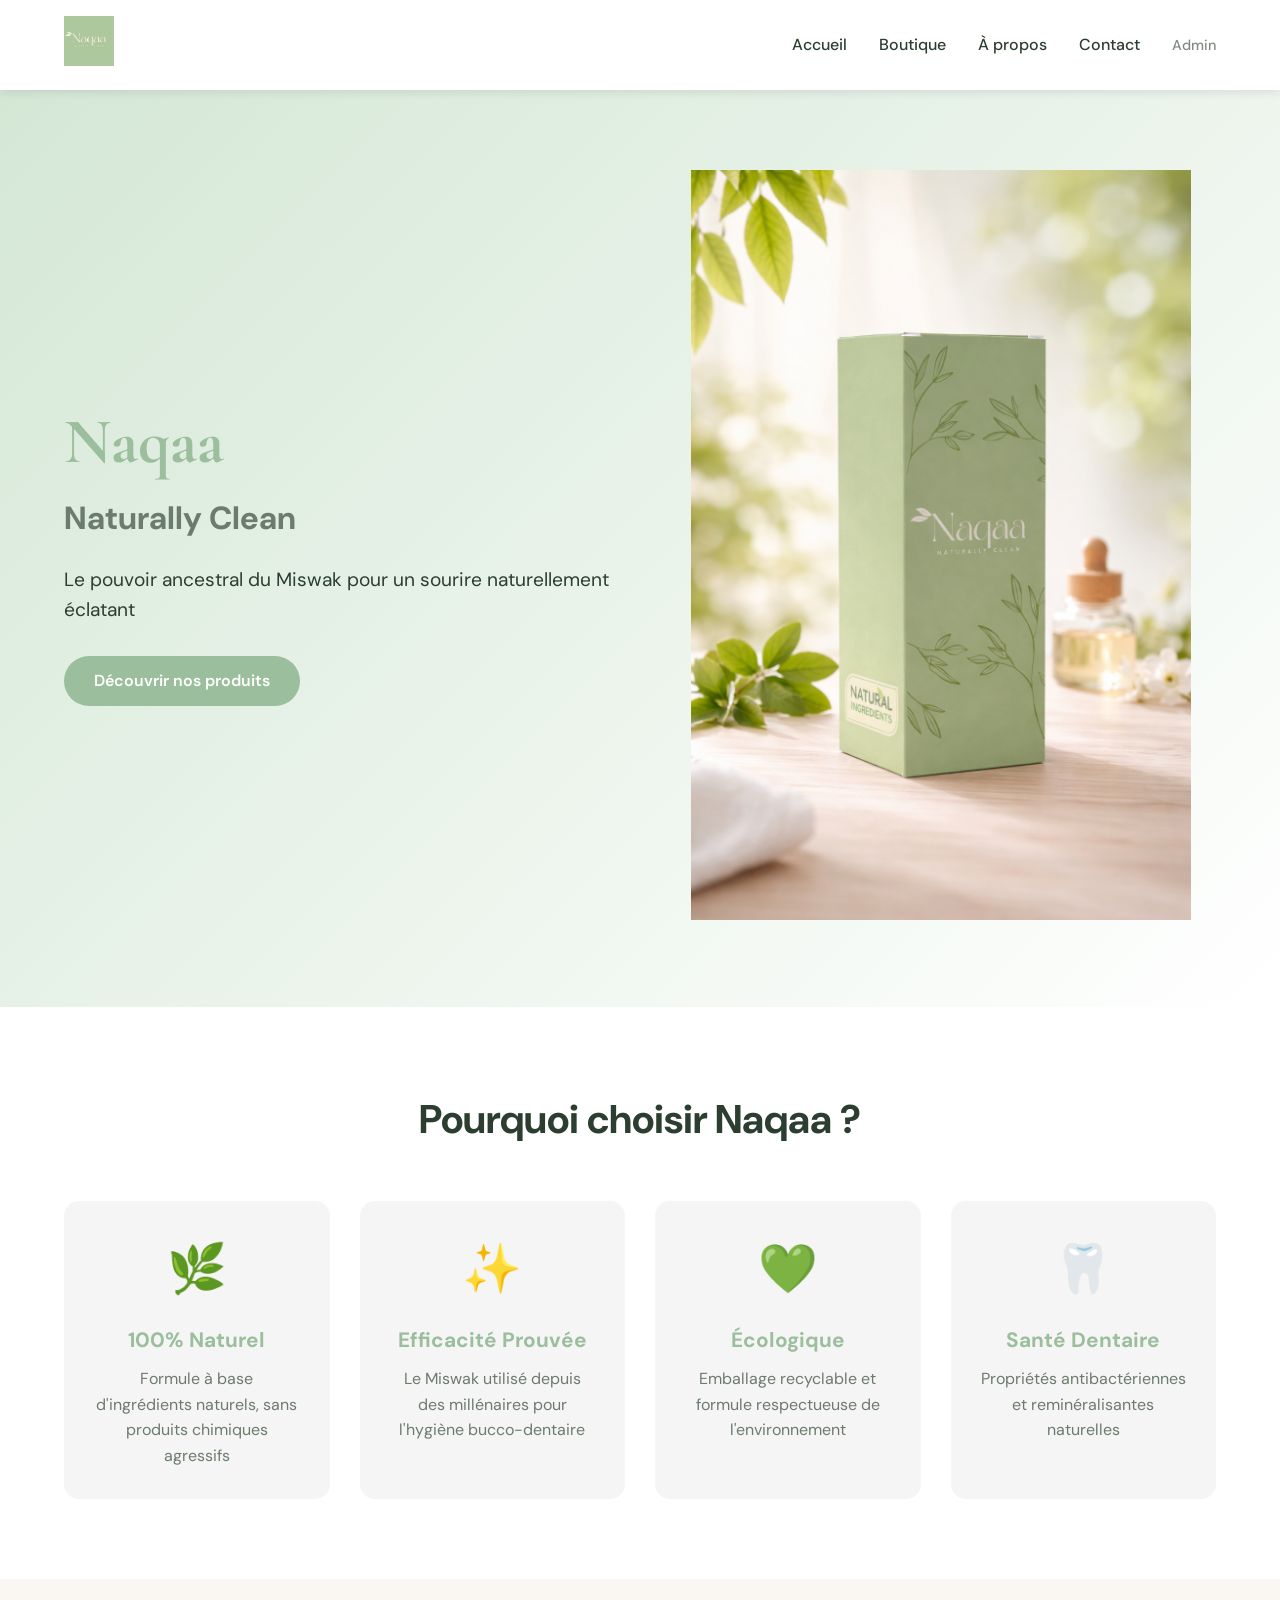
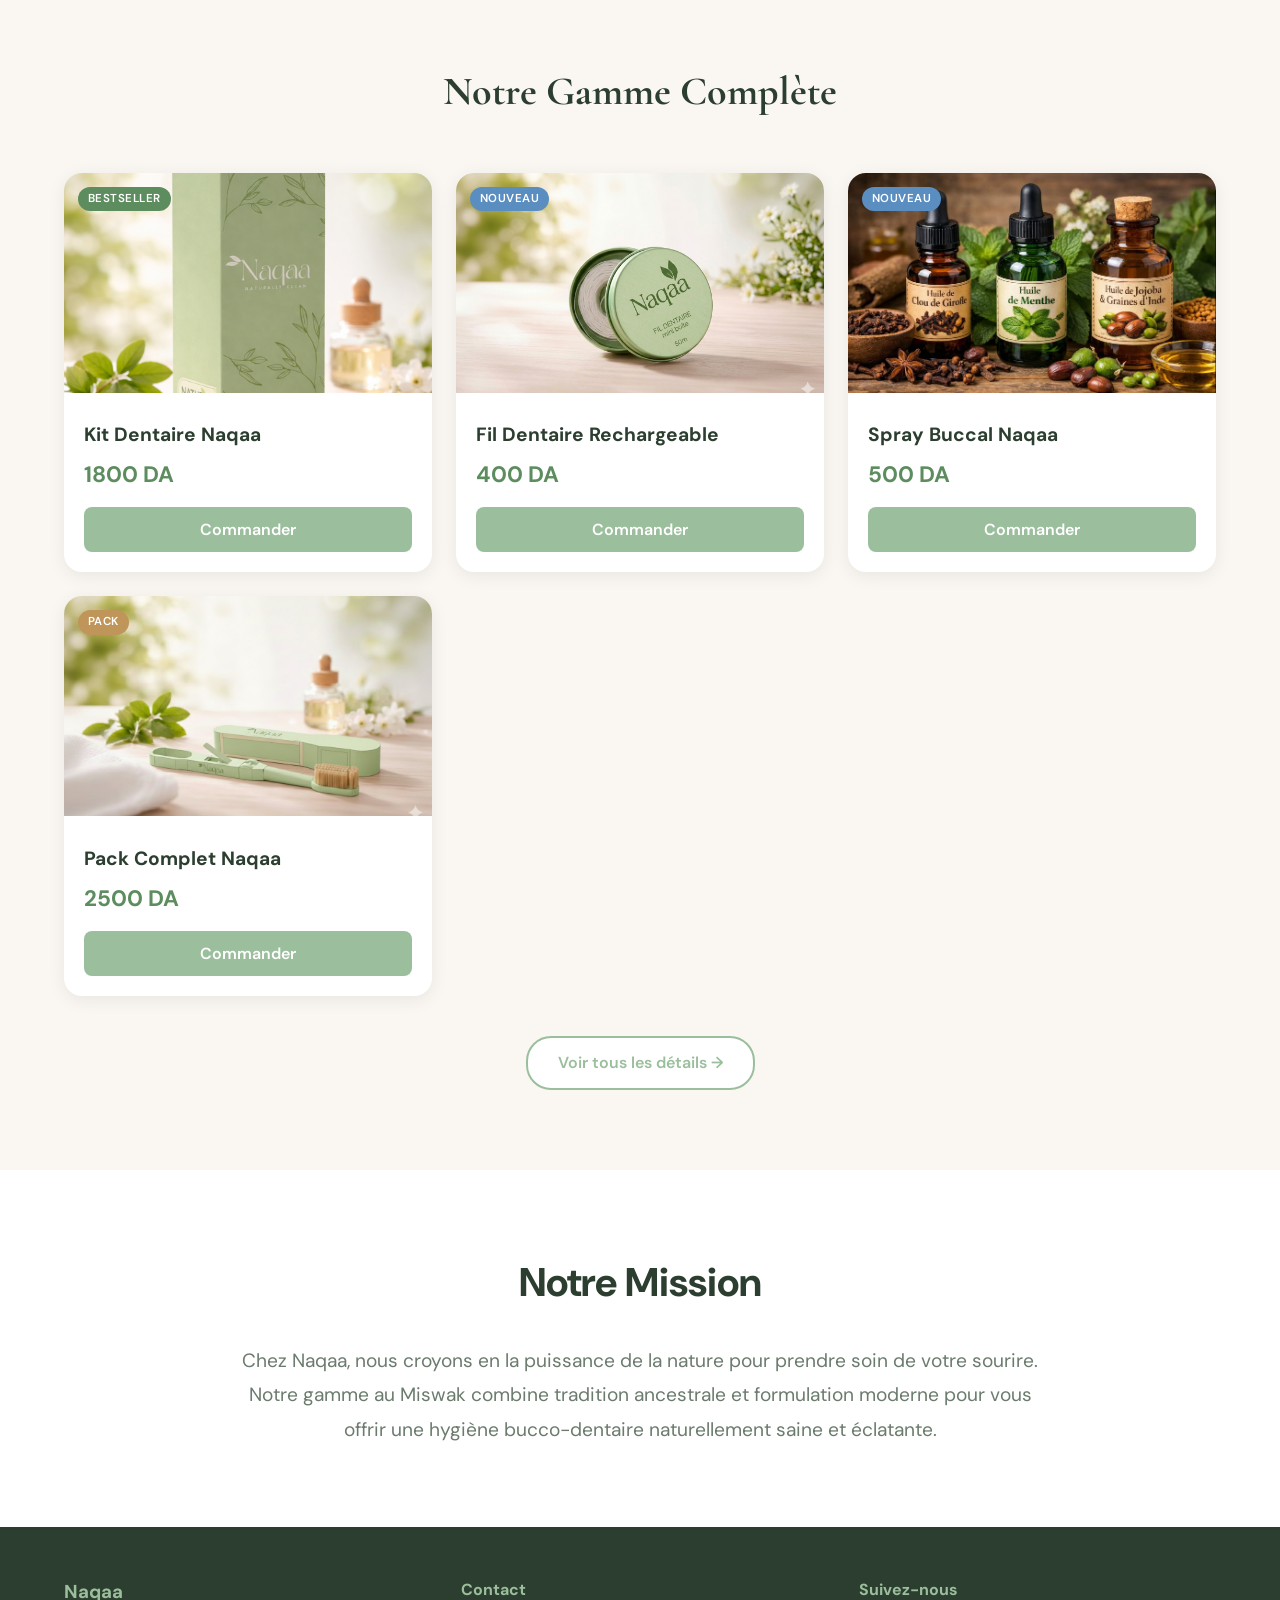
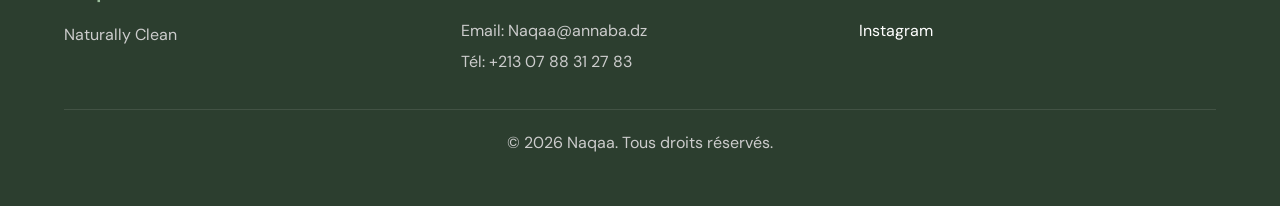
==== index.html @ 869e5e4a "Add files via upload" ====
<!DOCTYPE html>
<html lang="fr">
<head>
    <meta charset="UTF-8">
    <meta name="viewport" content="width=device-width, initial-scale=1.0">
    <title>Naqaa - Naturally Clean | Dentifrice Miswak Naturel</title>
    <link rel="stylesheet" href="style.css">
    <style>
        @import url('https://fonts.googleapis.com/css2?family=Cormorant+Garamond:wght@400;600&family=DM+Sans:wght@300;400;500&display=swap');
        body { font-family: 'DM Sans', sans-serif; }

        .hero-content h1 { font-family: 'Cormorant Garamond', serif; }
        .hero-content h2 { font-family: 'DM Sans', sans-serif; }

        /* Products grid on homepage */
        .products-home {
            padding: 80px 5%;
            background: #FAF7F2;
        }
        .products-home h2 {
            font-family: 'Cormorant Garamond', serif;
            text-align: center;
            font-size: 2.5rem;
            color: #2C3E2F;
            margin-bottom: 50px;
        }
        .products-home-grid {
            display: grid;
            grid-template-columns: repeat(auto-fit, minmax(280px, 1fr));
            gap: 24px;
            max-width: 1200px;
            margin: 0 auto 40px;
        }
        .home-product-card {
            background: white;
            border-radius: 18px;
            overflow: hidden;
            box-shadow: 0 4px 18px rgba(0,0,0,0.07);
            transition: transform 0.3s, box-shadow 0.3s;
            position: relative;
        }
        .home-product-card:hover {
            transform: translateY(-6px);
            box-shadow: 0 10px 30px rgba(0,0,0,0.12);
        }
        .home-product-card .badge {
            position: absolute;
            top: 14px;
            left: 14px;
            background: #5D8C5F;
            color: white;
            font-size: 0.72rem;
            font-weight: 600;
            padding: 3px 10px;
            border-radius: 20px;
            text-transform: uppercase;
            letter-spacing: 0.04em;
        }
        .home-product-card .badge.new { background: #5a8dc0; }
        .home-product-card .badge.pack { background: #C0955A; }
        .home-product-card img {
            width: 100%;
            height: 220px;
            object-fit: cover;
        }
        .home-product-card .card-info {
            padding: 20px;
        }
        .home-product-card h3 {
            font-size: 1.2rem;
            color: #2C3E2F;
            margin-bottom: 6px;
        }
        .home-product-card .price {
            font-size: 1.4rem;
            font-weight: 700;
            color: #5D8C5F;
            margin-bottom: 14px;
        }
        .home-product-card a {
            display: block;
            background: #9BBE9C;
            color: white;
            text-align: center;
            padding: 10px;
            border-radius: 8px;
            text-decoration: none;
            font-weight: 600;
            transition: background 0.2s;
        }
        .home-product-card a:hover { background: #5D8C5F; }

        .view-all-center { text-align: center; }
    </style>
</head>
<body>
    <header>
        <nav class="navbar">
            <div class="logo"><img src="1.png" alt="Naqaa Logo"></div>
            <ul class="nav-links">
                <li><a href="index.html">Accueil</a></li>
                <li><a href="boutique.html">Boutique</a></li>
                <li><a href="#about">À propos</a></li>
                <li><a href="#contact">Contact</a></li>
                <li><a href="admin-login.html" class="admin-link">Admin</a></li>
            </ul>
        </nav>
    </header>

    <!-- Hero -->
    <section class="hero">
        <div class="hero-content">
            <h1>Naqaa</h1>
            <h2>Naturally Clean</h2>
            <p class="tagline">Le pouvoir ancestral du Miswak pour un sourire naturellement éclatant</p>
            <a href="boutique.html" class="btn-primary">Découvrir nos produits</a>
        </div>
        <div class="hero-image">
            <img src="brosse.png" alt="Kit Dentaire Naqaa">
        </div>
    </section>

    <!-- Benefits -->
    <section class="benefits">
        <h2>Pourquoi choisir Naqaa ?</h2>
        <div class="benefits-grid">
            <div class="benefit-card">
                <div class="icon">🌿</div>
                <h3>100% Naturel</h3>
                <p>Formule à base d'ingrédients naturels, sans produits chimiques agressifs</p>
            </div>
            <div class="benefit-card">
                <div class="icon">✨</div>
                <h3>Efficacité Prouvée</h3>
                <p>Le Miswak utilisé depuis des millénaires pour l'hygiène bucco-dentaire</p>
            </div>
            <div class="benefit-card">
                <div class="icon">💚</div>
                <h3>Écologique</h3>
                <p>Emballage recyclable et formule respectueuse de l'environnement</p>
            </div>
            <div class="benefit-card">
                <div class="icon">🦷</div>
                <h3>Santé Dentaire</h3>
                <p>Propriétés antibactériennes et reminéralisantes naturelles</p>
            </div>
        </div>
    </section>

    <!-- Products Home -->
    <section class="products-home">
        <h2>Notre Gamme Complète</h2>
        <div class="products-home-grid">
            <div class="home-product-card">
                <span class="badge">Bestseller</span>
                <img src="kit.png" alt="Kit Dentaire">
                <div class="card-info">
                    <h3>Kit Dentaire Naqaa</h3>
                    <div class="price">1800 DA</div>
                    <a href="commande.html?product=kit">Commander</a>
                </div>
            </div>
            <div class="home-product-card">
                <span class="badge new">Nouveau</span>
                <img src="Fil.PNG" alt="Fil Dentaire">
                <div class="card-info">
                    <h3>Fil Dentaire Rechargeable</h3>
                    <div class="price">400 DA</div>
                    <a href="commande.html?product=fil">Commander</a>
                </div>
            </div>
            <div class="home-product-card">
                <span class="badge new">Nouveau</span>
                <img src="Huilles.jpeg" alt="Spray Buccal">
                <div class="card-info">
                    <h3>Spray Buccal Naqaa</h3>
                    <div class="price">500 DA</div>
                    <a href="commande.html?product=spray">Commander</a>
                </div>
            </div>
            <div class="home-product-card">
                <span class="badge pack">Pack</span>
                <img src="vert.jpeg" alt="Pack Complet">
                <div class="card-info">
                    <h3>Pack Complet Naqaa</h3>
                    <div class="price">2500 DA</div>
                    <a href="commande.html?product=pack">Commander</a>
                </div>
            </div>
        </div>
        <div class="view-all-center">
            <a href="boutique.html" class="btn-secondary">Voir tous les détails →</a>
        </div>
    </section>

    <!-- About -->
    <section id="about" class="about">
        <div class="container">
            <h2>Notre Mission</h2>
            <p>Chez Naqaa, nous croyons en la puissance de la nature pour prendre soin de votre sourire. Notre gamme au Miswak combine tradition ancestrale et formulation moderne pour vous offrir une hygiène bucco-dentaire naturellement saine et éclatante.</p>
        </div>
    </section>

    <footer id="contact">
        <div class="footer-content">
            <div class="footer-section"><h3>Naqaa</h3><p>Naturally Clean</p></div>
            <div class="footer-section">
                <h4>Contact</h4>
                <p>Email: Naqaa@annaba.dz</p>
                <p>Tél: +213 07 88 31 27 83</p>
            </div>
            <div class="footer-section">
                <h4>Suivez-nous</h4>
                <div class="social-links">
                    <a href="https://www.instagram.com/naqaa.natural?igsh=b3JldDk3dGt3cW1y&utm_source=qr">Instagram</a>
                </div>
            </div>
        </div>
        <p class="copyright">© 2026 Naqaa. Tous droits réservés.</p>
    </footer>
</body>
</html>
---- style.css ----
/* Reset & Base */
* {
    margin: 0;
    padding: 0;
    box-sizing: border-box;
}

:root {
    --primary-color: #9BBE9C;
    --secondary-color: #7FA980;
    --accent-color: #5D8C5F;
    --light-green: #D4E7D5;
    --text-dark: #2C3E2F;
    --text-light: #6B7B6D;
    --white: #FFFFFF;
    --gray-light: #F5F5F5;
    --gray: #E0E0E0;
    --danger: #E74C3C;
    --warning: #F39C12;
    --success: #27AE60;
}

body {
    font-family: 'Segoe UI', Tahoma, Geneva, Verdana, sans-serif;
    color: var(--text-dark);
    line-height: 1.6;
}

.container {
    max-width: 1200px;
    margin: 0 auto;
    padding: 0 20px;
}

/* Header & Navigation */
header {
    background: var(--white);
    box-shadow: 0 2px 10px rgba(0,0,0,0.1);
    position: sticky;
    top: 0;
    z-index: 1000;
}

.navbar {
    display: flex;
    justify-content: space-between;
    align-items: center;
    padding: 1rem 5%;
}

.logo img {
    height: 50px;
}

.nav-links {
    display: flex;
    list-style: none;
    gap: 2rem;
}

.nav-links a {
    text-decoration: none;
    color: var(--text-dark);
    font-weight: 500;
    transition: color 0.3s;
}

.nav-links a:hover,
.nav-links a.active {
    color: var(--primary-color);
}

.admin-link {
    font-size: 0.9rem;
    opacity: 0.6;
}

/* Buttons */
.btn-primary,
.btn-secondary {
    padding: 12px 30px;
    border-radius: 25px;
    text-decoration: none;
    font-weight: 600;
    display: inline-block;
    transition: all 0.3s;
    border: none;
    cursor: pointer;
    font-size: 1rem;
}

.btn-primary {
    background: var(--primary-color);
    color: var(--white);
}

.btn-primary:hover {
    background: var(--accent-color);
    transform: translateY(-2px);
    box-shadow: 0 5px 15px rgba(0,0,0,0.2);
}

.btn-secondary {
    background: var(--white);
    color: var(--primary-color);
    border: 2px solid var(--primary-color);
}

.btn-secondary:hover {
    background: var(--primary-color);
    color: var(--white);
}

.btn-large {
    padding: 15px 40px;
    font-size: 1.1rem;
    width: 100%;
    text-align: center;
}

.btn-danger {
    background: var(--danger);
    color: white;
    padding: 8px 15px;
    border-radius: 5px;
    border: none;
    cursor: pointer;
    font-size: 0.9rem;
}

.btn-success {
    background: var(--success);
    color: white;
    padding: 8px 15px;
    border-radius: 5px;
    border: none;
    cursor: pointer;
    font-size: 0.9rem;
}

.btn-warning {
    background: var(--warning);
    color: white;
    padding: 8px 15px;
    border-radius: 5px;
    border: none;
    cursor: pointer;
    font-size: 0.9rem;
}

/* Hero Section */
.hero {
    background: linear-gradient(135deg, var(--light-green) 0%, var(--white) 100%);
    padding: 80px 5%;
    display: flex;
    align-items: center;
    justify-content: space-between;
    gap: 50px;
}

.hero-content {
    flex: 1;
}

.hero-content h1 {
    font-size: 4rem;
    color: var(--primary-color);
    margin-bottom: 0;
}

.hero-content h2 {
    font-size: 2rem;
    color: var(--text-light);
    margin-bottom: 20px;
}

.tagline {
    font-size: 1.2rem;
    color: var(--text-dark);
    margin-bottom: 30px;
}

.hero-image {
    flex: 1;
    text-align: center;
}

.hero-image img {
    width: 100%;
    max-width: 500px;
}

/* Benefits Section */
.benefits {
    padding: 80px 5%;
    background: var(--white);
}

.benefits h2 {
    text-align: center;
    font-size: 2.5rem;
    color: var(--text-dark);
    margin-bottom: 50px;
}

.benefits-grid {
    display: grid;
    grid-template-columns: repeat(auto-fit, minmax(250px, 1fr));
    gap: 30px;
}

.benefit-card {
    background: var(--gray-light);
    padding: 30px;
    border-radius: 15px;
    text-align: center;
    transition: transform 0.3s, box-shadow 0.3s;
}

.benefit-card:hover {
    transform: translateY(-5px);
    box-shadow: 0 5px 20px rgba(0,0,0,0.1);
}

.benefit-card .icon {
    font-size: 3rem;
    margin-bottom: 15px;
}

.benefit-card h3 {
    color: var(--primary-color);
    margin-bottom: 10px;
    font-size: 1.3rem;
}

.benefit-card p {
    color: var(--text-light);
}

/* Product Preview Section */
.product-preview {
    padding: 80px 5%;
    background: var(--light-green);
}

.product-preview h2 {
    text-align: center;
    font-size: 2.5rem;
    color: var(--text-dark);
    margin-bottom: 50px;
}

.product-showcase {
    display: flex;
    align-items: center;
    gap: 50px;
    background: white;
    padding: 40px;
    border-radius: 20px;
    box-shadow: 0 5px 20px rgba(0,0,0,0.1);
}

.product-showcase img {
    width: 100%;
    max-width: 400px;
}

.product-info h3 {
    font-size: 2rem;
    color: var(--primary-color);
    margin-bottom: 10px;
}

.price {
    font-size: 1.8rem;
    color: var(--accent-color);
    font-weight: 700;
    margin-bottom: 20px;
}

.features {
    list-style: none;
    margin-bottom: 30px;
}

.features li {
    padding: 8px 0;
    font-size: 1.1rem;
    color: var(--text-dark);
}

/* About Section */
.about {
    padding: 80px 5%;
    background: var(--white);
    text-align: center;
}

.about h2 {
    font-size: 2.5rem;
    color: var(--text-dark);
    margin-bottom: 30px;
}

.about p {
    font-size: 1.2rem;
    color: var(--text-light);
    max-width: 800px;
    margin: 0 auto;
    line-height: 1.8;
}

/* Product Detail Page */
.product-detail {
    padding: 50px 5%;
    background: var(--gray-light);
}

.product-layout {
    display: grid;
    grid-template-columns: 1fr 1fr;
    gap: 50px;
    max-width: 1400px;
    margin: 0 auto;
}

.product-images {
    position: sticky;
    top: 100px;
    height: fit-content;
}

.main-image {
    background: white;
    padding: 20px;
    border-radius: 15px;
    box-shadow: 0 5px 20px rgba(0,0,0,0.1);
}

.main-image img {
    width: 100%;
    border-radius: 10px;
}

.thumbnail-images {
    display: flex;
    gap: 15px;
    margin-top: 20px;
}

.thumbnail-images img {
    width: 100px;
    height: 100px;
    object-fit: cover;
    border-radius: 10px;
    cursor: pointer;
    border: 3px solid transparent;
    transition: border 0.3s;
}

.thumbnail-images img:hover {
    border-color: var(--primary-color);
}

.product-details {
    background: white;
    padding: 40px;
    border-radius: 15px;
    box-shadow: 0 5px 20px rgba(0,0,0,0.1);
}

.product-details h1 {
    font-size: 2.5rem;
    color: var(--text-dark);
    margin-bottom: 10px;
}

.subtitle {
    color: var(--text-light);
    font-size: 1.2rem;
    margin-bottom: 20px;
}

.price-large {
    font-size: 2.5rem;
    color: var(--accent-color);
    font-weight: 700;
    margin-bottom: 30px;
    display: block;
}

.product-description,
.composition,
.benefits-box {
    margin-bottom: 30px;
    padding-bottom: 30px;
    border-bottom: 1px solid var(--gray);
}

.product-details h3 {
    color: var(--primary-color);
    margin-bottom: 15px;
    font-size: 1.5rem;
}

.product-description p {
    color: var(--text-dark);
    line-height: 1.8;
}

.ingredients-list {
    list-style: none;
}

.ingredients-list > li {
    background: var(--gray-light);
    padding: 15px;
    border-radius: 10px;
    margin-bottom: 15px;
}

.ingredients-list strong {
    color: var(--accent-color);
    font-size: 1.1rem;
}

.ingredients-list p {
    margin-top: 5px;
    color: var(--text-light);
}

.sub-list {
    list-style: none;
    margin-top: 10px;
    padding-left: 20px;
}

.sub-list li {
    margin: 8px 0;
    font-size: 0.95rem;
    color: var(--text-dark);
}

.benefits-box ul {
    list-style: none;
}

.benefits-box li {
    padding: 10px 0;
    border-bottom: 1px solid var(--gray);
    color: var(--text-dark);
    font-size: 1.05rem;
}

.benefits-box li:last-child {
    border-bottom: none;
}

/* Order Section */
.order-section {
    margin-top: 30px;
}

.quantity-selector {
    display: flex;
    align-items: center;
    gap: 20px;
    margin-bottom: 20px;
}

.quantity-selector label {
    font-weight: 600;
    font-size: 1.1rem;
}

.quantity-control {
    display: flex;
    align-items: center;
    gap: 10px;
}

.quantity-control button {
    background: var(--primary-color);
    color: white;
    border: none;
    width: 35px;
    height: 35px;
    border-radius: 50%;
    cursor: pointer;
    font-size: 1.2rem;
    transition: background 0.3s;
}

.quantity-control button:hover {
    background: var(--accent-color);
}

.quantity-control input {
    width: 60px;
    text-align: center;
    padding: 8px;
    border: 2px solid var(--gray);
    border-radius: 5px;
    font-size: 1rem;
}

.trust-badges {
    display: flex;
    justify-content: space-around;
    margin-top: 30px;
    padding-top: 30px;
    border-top: 2px solid var(--gray);
}

.badge {
    text-align: center;
}

.badge span {
    font-size: 2.5rem;
    display: block;
    margin-bottom: 8px;
}

.badge p {
    color: var(--text-dark);
    font-weight: 600;
}

/* Order Form */
.order-form-section {
    padding: 50px 5%;
    background: var(--gray-light);
    min-height: 100vh;
}

.container-form {
    max-width: 800px;
    margin: 0 auto;
    background: white;
    padding: 40px;
    border-radius: 15px;
    box-shadow: 0 5px 20px rgba(0,0,0,0.1);
}

.container-form h1 {
    text-align: center;
    color: var(--primary-color);
    margin-bottom: 40px;
    font-size: 2.5rem;
}

.form-group {
    margin-bottom: 35px;
}

.form-group h3 {
    color: var(--accent-color);
    margin-bottom: 20px;
    padding-bottom: 10px;
    border-bottom: 2px solid var(--light-green);
    font-size: 1.4rem;
}

.form-row {
    display: grid;
    grid-template-columns: 1fr 1fr;
    gap: 20px;
}

.form-field {
    margin-bottom: 20px;
}

.form-field label {
    display: block;
    margin-bottom: 8px;
    font-weight: 600;
    color: var(--text-dark);
}

.form-field input,
.form-field select,
.form-field textarea {
    width: 100%;
    padding: 12px;
    border: 2px solid var(--gray);
    border-radius: 8px;
    font-size: 1rem;
    transition: border-color 0.3s;
    font-family: inherit;
}

.form-field input:focus,
.form-field select:focus,
.form-field textarea:focus {
    outline: none;
    border-color: var(--primary-color);
}

.order-summary {
    background: var(--light-green);
    padding: 25px;
    border-radius: 10px;
    margin-top: 20px;
}

.summary-line {
    display: flex;
    justify-content: space-between;
    padding: 10px 0;
    font-size: 1.05rem;
}

.summary-line.total {
    border-top: 2px solid var(--primary-color);
    margin-top: 15px;
    padding-top: 15px;
    font-size: 1.3rem;
}

/* Modal */
.modal {
    display: none;
    position: fixed;
    z-index: 2000;
    left: 0;
    top: 0;
    width: 100%;
    height: 100%;
    background-color: rgba(0,0,0,0.6);
    animation: fadeIn 0.3s;
}

@keyframes fadeIn {
    from { opacity: 0; }
    to { opacity: 1; }
}

.modal-content {
    background-color: white;
    margin: 10% auto;
    padding: 40px;
    border-radius: 15px;
    max-width: 500px;
    text-align: center;
    position: relative;
    animation: slideDown 0.3s;
}

@keyframes slideDown {
    from {
        transform: translateY(-50px);
        opacity: 0;
    }
    to {
        transform: translateY(0);
        opacity: 1;
    }
}

.modal-large {
    max-width: 800px;
}

.success-icon {
    width: 80px;
    height: 80px;
    background: var(--primary-color);
    border-radius: 50%;
    display: flex;
    align-items: center;
    justify-content: center;
    font-size: 3rem;
    color: white;
    margin: 0 auto 20px;
}

.modal-content h2 {
    color: var(--primary-color);
    margin-bottom: 20px;
}

.close {
    position: absolute;
    right: 20px;
    top: 20px;
    font-size: 2rem;
    cursor: pointer;
    color: var(--text-light);
    transition: color 0.3s;
}

.close:hover {
    color: var(--danger);
}

/* Admin Login */
.admin-login-page {
    min-height: 100vh;
    display: flex;
    align-items: center;
    justify-content: center;
    background: linear-gradient(135deg, var(--primary-color) 0%, var(--accent-color) 100%);
}

.login-container {
    background: white;
    padding: 50px;
    border-radius: 15px;
    box-shadow: 0 10px 40px rgba(0,0,0,0.2);
    width: 100%;
    max-width: 400px;
}

.login-container h1 {
    text-align: center;
    color: var(--primary-color);
    margin-bottom: 30px;
}

.error-msg {
    color: var(--danger);
    text-align: center;
    margin-top: 15px;
}

.back-link {
    display: block;
    text-align: center;
    margin-top: 20px;
    color: var(--text-light);
    text-decoration: none;
}

.back-link:hover {
    color: var(--primary-color);
}

/* Admin Dashboard */
.admin-header {
    background: var(--primary-color);
    color: white;
    padding: 20px 5%;
    box-shadow: 0 2px 10px rgba(0,0,0,0.1);
}

.admin-nav {
    display: flex;
    justify-content: space-between;
    align-items: center;
}

.admin-nav h2 {
    margin: 0;
}

.admin-container {
    display: flex;
    min-height: calc(100vh - 80px);
}

.admin-sidebar {
    width: 250px;
    background: var(--gray-light);
    padding: 30px 0;
}

.admin-sidebar ul {
    list-style: none;
}

.admin-sidebar li {
    margin-bottom: 5px;
}

.admin-sidebar a {
    display: block;
    padding: 15px 30px;
    color: var(--text-dark);
    text-decoration: none;
    transition: all 0.3s;
}

.admin-sidebar a:hover,
.admin-sidebar a.active {
    background: var(--primary-color);
    color: white;
}

.admin-content {
    flex: 1;
    padding: 40px;
    background: white;
}

.admin-section h2 {
    color: var(--primary-color);
    margin-bottom: 30px;
    font-size: 2rem;
}

/* Filters */
.filters {
    display: flex;
    gap: 20px;
    margin-bottom: 30px;
}

.filters select,
.filters input {
    padding: 10px 15px;
    border: 2px solid var(--gray);
    border-radius: 8px;
    font-size: 1rem;
}

.filters input {
    flex: 1;
}

/* Table */
.table-container {
    overflow-x: auto;
    box-shadow: 0 2px 10px rgba(0,0,0,0.1);
    border-radius: 10px;
}

table {
    width: 100%;
    border-collapse: collapse;
    background: white;
}

thead {
    background: var(--primary-color);
    color: white;
}

th, td {
    padding: 15px;
    text-align: left;
}

th {
    font-weight: 600;
}

tbody tr {
    border-bottom: 1px solid var(--gray);
}

tbody tr:hover {
    background: var(--gray-light);
}

/* Status Badges */
.status-badge {
    padding: 5px 15px;
    border-radius: 20px;
    font-size: 0.9rem;
    font-weight: 600;
    display: inline-block;
}

.status-pending {
    background: var(--warning);
    color: white;
}

.status-confirmed {
    background: var(--success);
    color: white;
}

.status-shipping {
    background: #3498DB;
    color: white;
}

.status-delivered {
    background: #2ECC71;
    color: white;
}

.status-cancelled {
    background: var(--danger);
    color: white;
}

/* Stock Section */
.stock-card {
    background: white;
    padding: 30px;
    border-radius: 15px;
    box-shadow: 0 2px 10px rgba(0,0,0,0.1);
    max-width: 600px;
}

.stock-card h3 {
    color: var(--primary-color);
    margin-bottom: 20px;
    font-size: 1.8rem;
}

.stock-info {
    display: grid;
    grid-template-columns: 1fr 1fr;
    gap: 20px;
    margin-bottom: 30px;
}

.stock-item {
    background: var(--gray-light);
    padding: 20px;
    border-radius: 10px;
    text-align: center;
}

.stock-item label {
    display: block;
    color: var(--text-light);
    margin-bottom: 10px;
}

.stock-value {
    font-size: 2rem;
    font-weight: 700;
    color: var(--accent-color);
}

.stock-actions h4 {
    margin-bottom: 15px;
    color: var(--text-dark);
}

.stock-form {
    display: flex;
    gap: 10px;
    margin-bottom: 30px;
}

.stock-form input {
    flex: 1;
    padding: 10px;
    border: 2px solid var(--gray);
    border-radius: 8px;
    font-size: 1rem;
}

.stock-history h4 {
    margin-bottom: 15px;
    color: var(--text-dark);
}

.stock-history ul {
    list-style: none;
    max-height: 300px;
    overflow-y: auto;
}

.stock-history li {
    padding: 10px;
    border-bottom: 1px solid var(--gray);
}

/* Statistics */
.stats-grid {
    display: grid;
    grid-template-columns: repeat(auto-fit, minmax(200px, 1fr));
    gap: 20px;
    margin-bottom: 40px;
}

.stat-card {
    background: linear-gradient(135deg, var(--primary-color), var(--accent-color));
    color: white;
    padding: 30px;
    border-radius: 15px;
    text-align: center;
    box-shadow: 0 5px 15px rgba(0,0,0,0.1);
}

.stat-card h3 {
    font-size: 1rem;
    margin-bottom: 10px;
    opacity: 0.9;
}

.stat-number {
    font-size: 2.5rem;
    font-weight: 700;
}

.chart-container {
    background: white;
    padding: 30px;
    border-radius: 15px;
    box-shadow: 0 2px 10px rgba(0,0,0,0.1);
}

.chart-container h3 {
    color: var(--primary-color);
    margin-bottom: 20px;
}

.chart {
    min-height: 300px;
}

/* Footer */
footer {
    background: var(--text-dark);
    color: white;
    padding: 50px 5%;
}

.footer-content {
    display: grid;
    grid-template-columns: repeat(auto-fit, minmax(250px, 1fr));
    gap: 40px;
    margin-bottom: 30px;
}

.footer-section h3,
.footer-section h4 {
    margin-bottom: 15px;
    color: var(--primary-color);
}

.footer-section p {
    margin: 5px 0;
    color: #ccc;
}

.social-links {
    display: flex;
    gap: 15px;
}

.social-links a {
    color: white;
    text-decoration: none;
    transition: color 0.3s;
}

.social-links a:hover {
    color: var(--primary-color);
}

.copyright {
    text-align: center;
    padding-top: 20px;
    border-top: 1px solid rgba(255,255,255,0.1);
    color: #ccc;
}

/* Responsive Design */
@media (max-width: 1024px) {
    .product-layout {
        grid-template-columns: 1fr;
    }
    
    .product-images {
        position: static;
    }
}

@media (max-width: 768px) {
    .hero {
        flex-direction: column;
        text-align: center;
    }
    
    .hero-content h1 {
        font-size: 3rem;
    }
    
    .nav-links {
        flex-direction: column;
        gap: 1rem;
    }
    
    .product-showcase {
        flex-direction: column;
    }
    
    .form-row {
        grid-template-columns: 1fr;
    }
    
    .admin-container {
        flex-direction: column;
    }
    
    .admin-sidebar {
        width: 100%;
    }
    
    .filters {
        flex-direction: column;
    }
    
    .table-container {
        font-size: 0.9rem;
    }
    
    th, td {
        padding: 10px;
    }
}

@media (max-width: 480px) {
    .hero-content h1 {
        font-size: 2rem;
    }
    
    .hero-content h2 {
        font-size: 1.5rem;
    }
    
    .benefits h2,
    .product-preview h2 {
        font-size: 2rem;
    }
    
    .container-form {
        padding: 20px;
    }
    
    .stats-grid {
        grid-template-columns: 1fr;
    }
}
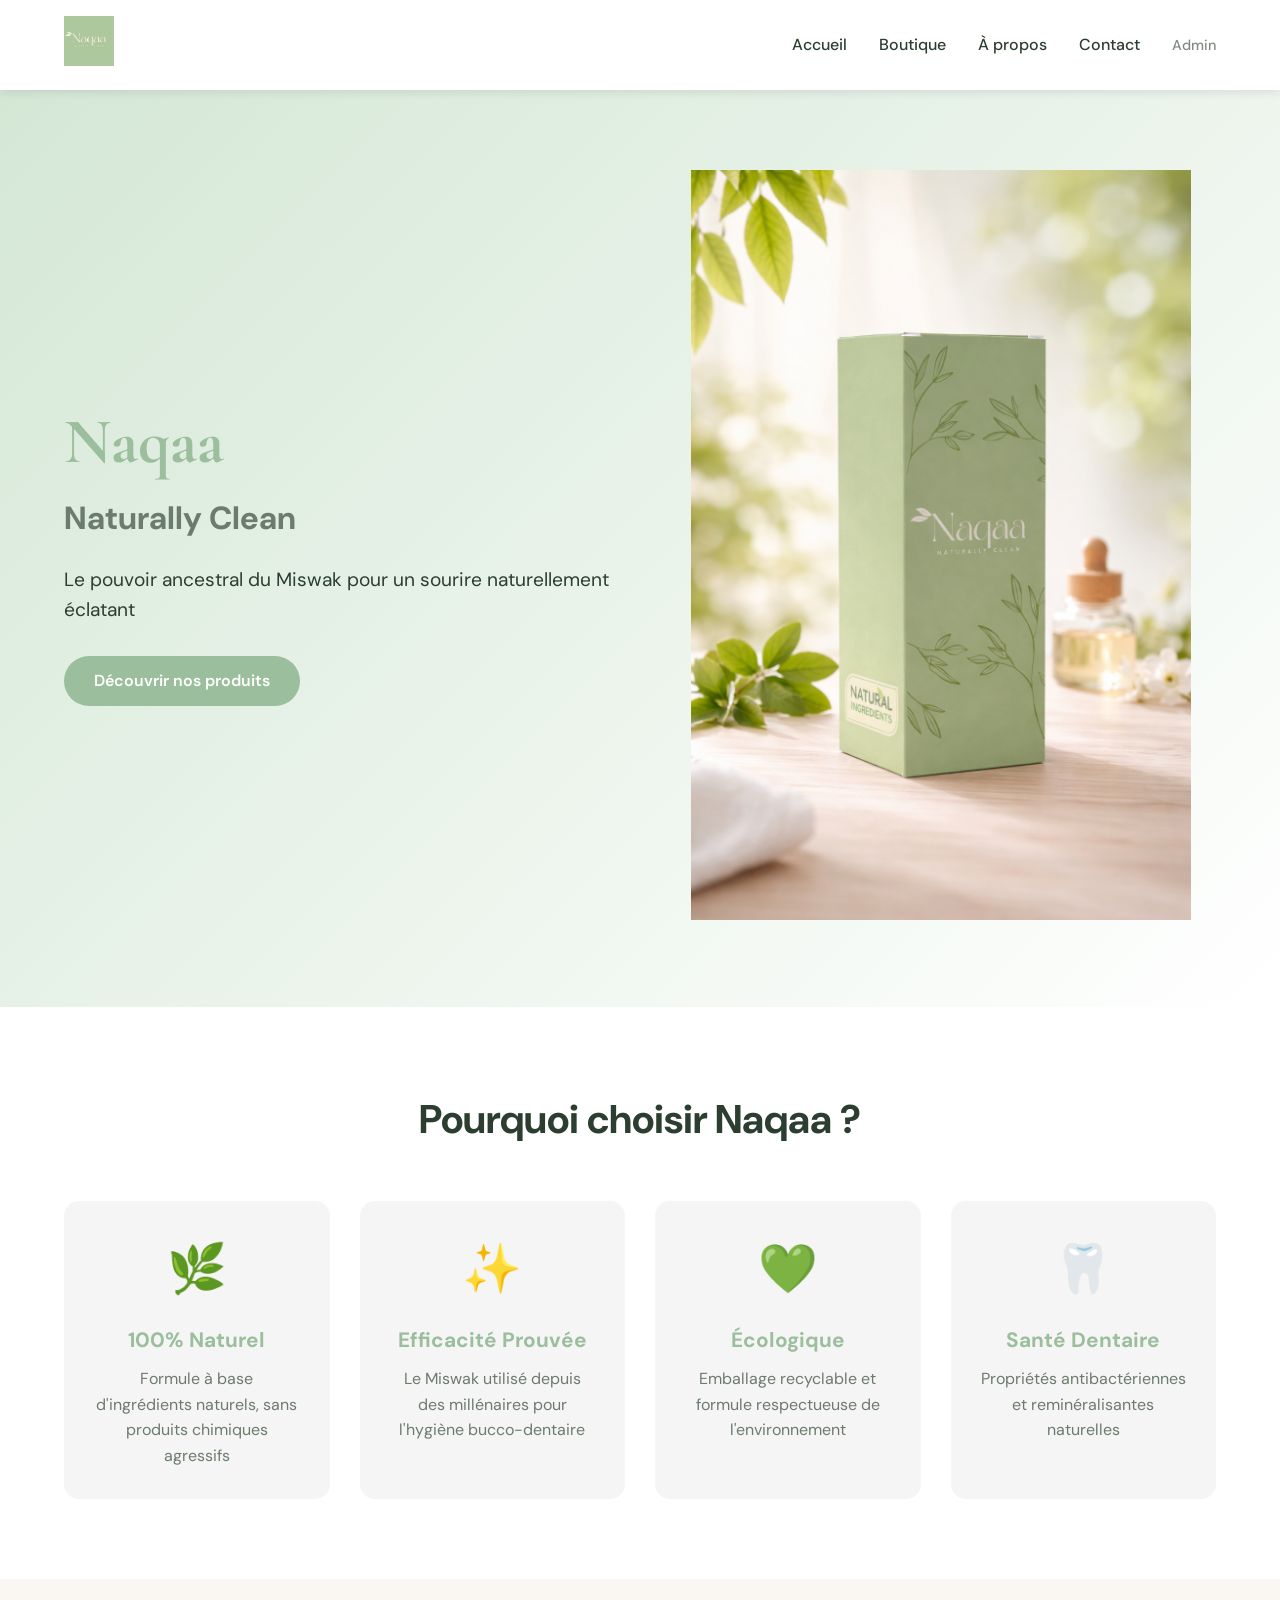
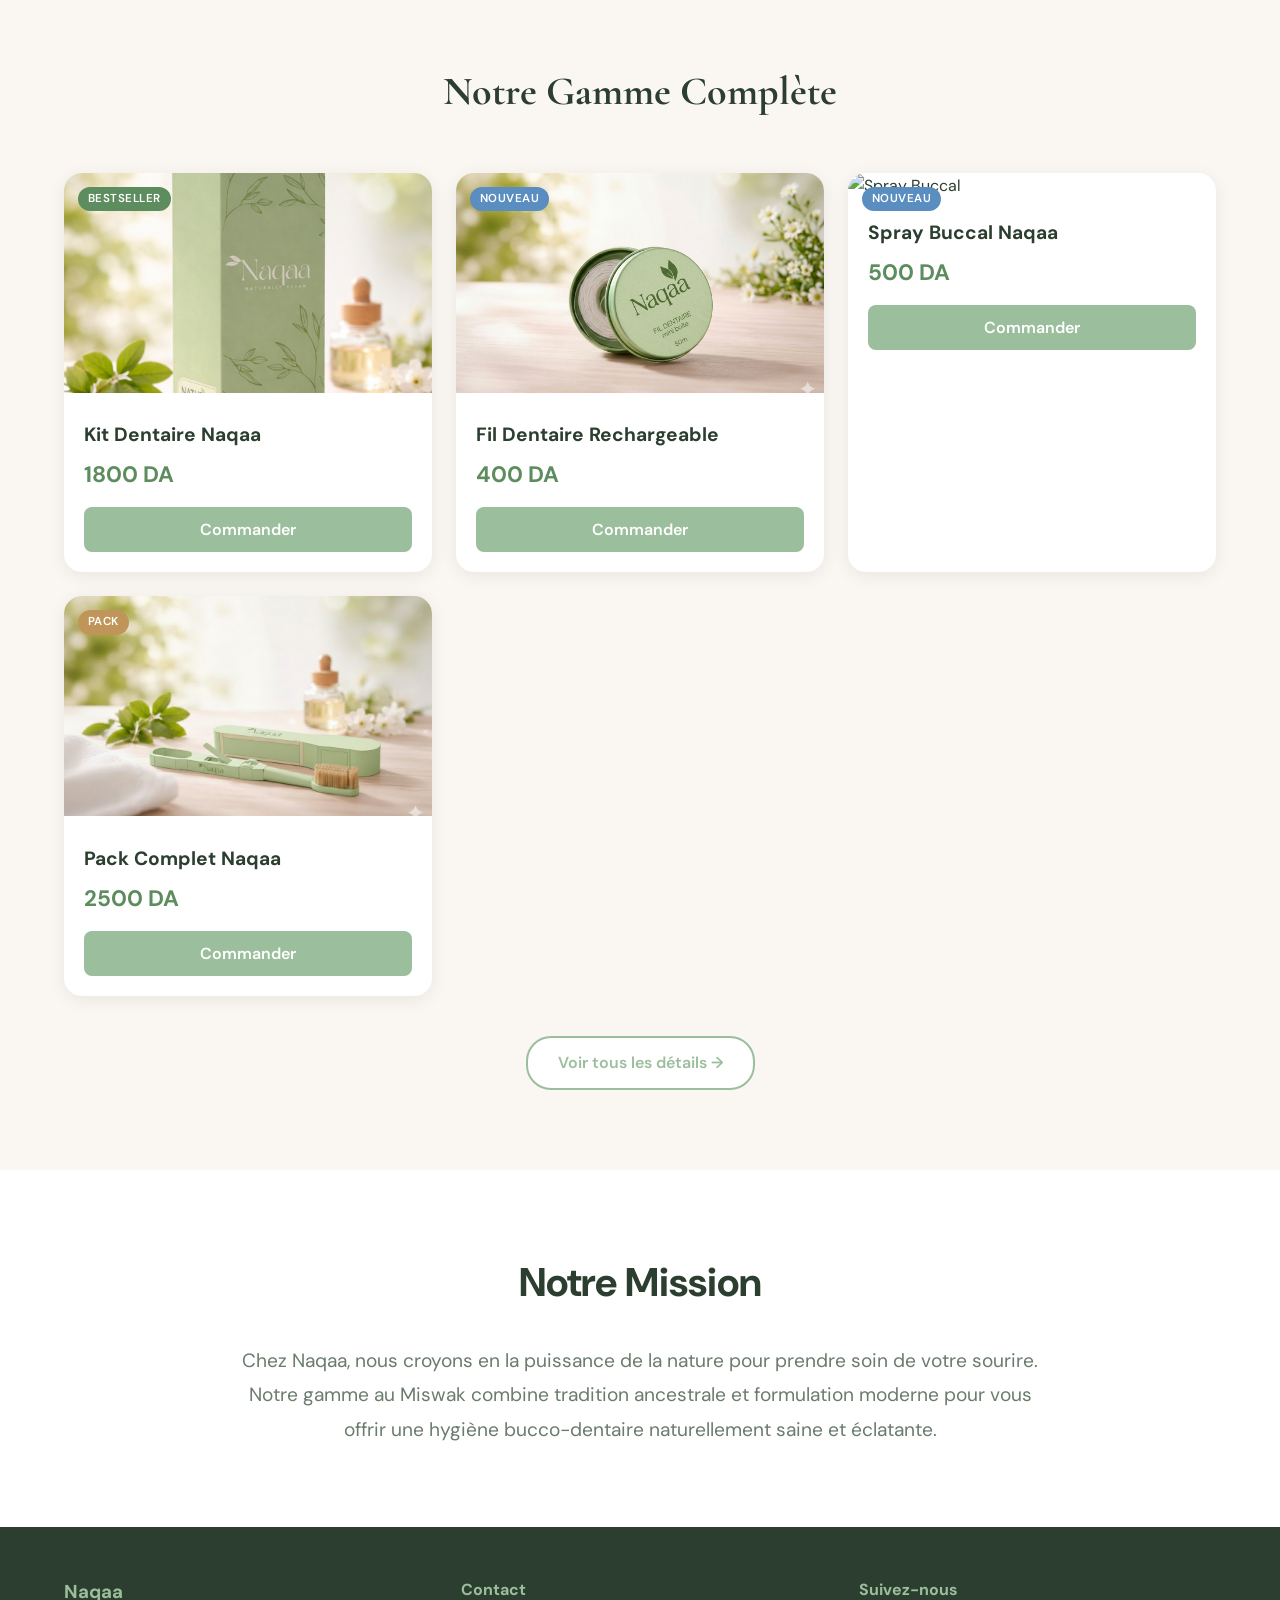
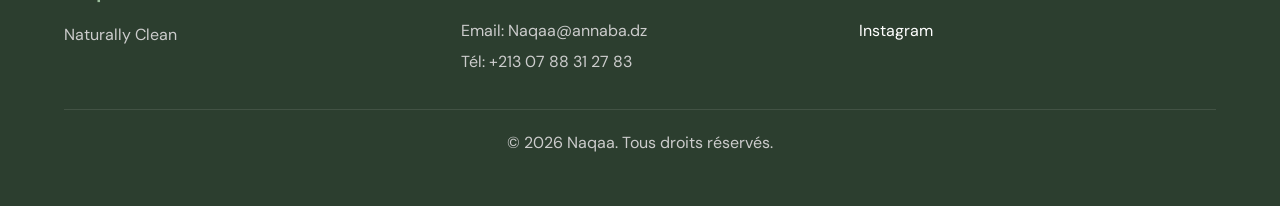
==== commit 220462e1: "Update index.html" ====
--- a/index.html
+++ b/index.html
@@ -171,7 +171,7 @@
             </div>
             <div class="home-product-card">
                 <span class="badge new">Nouveau</span>
-                <img src="Huilles.jpeg" alt="Spray Buccal">
+                <img src="spray.png" alt="Spray Buccal">
                 <div class="card-info">
                     <h3>Spray Buccal Naqaa</h3>
                     <div class="price">500 DA</div>
@@ -219,4 +219,4 @@
         <p class="copyright">© 2026 Naqaa. Tous droits réservés.</p>
     </footer>
 </body>
-</html>+</html>
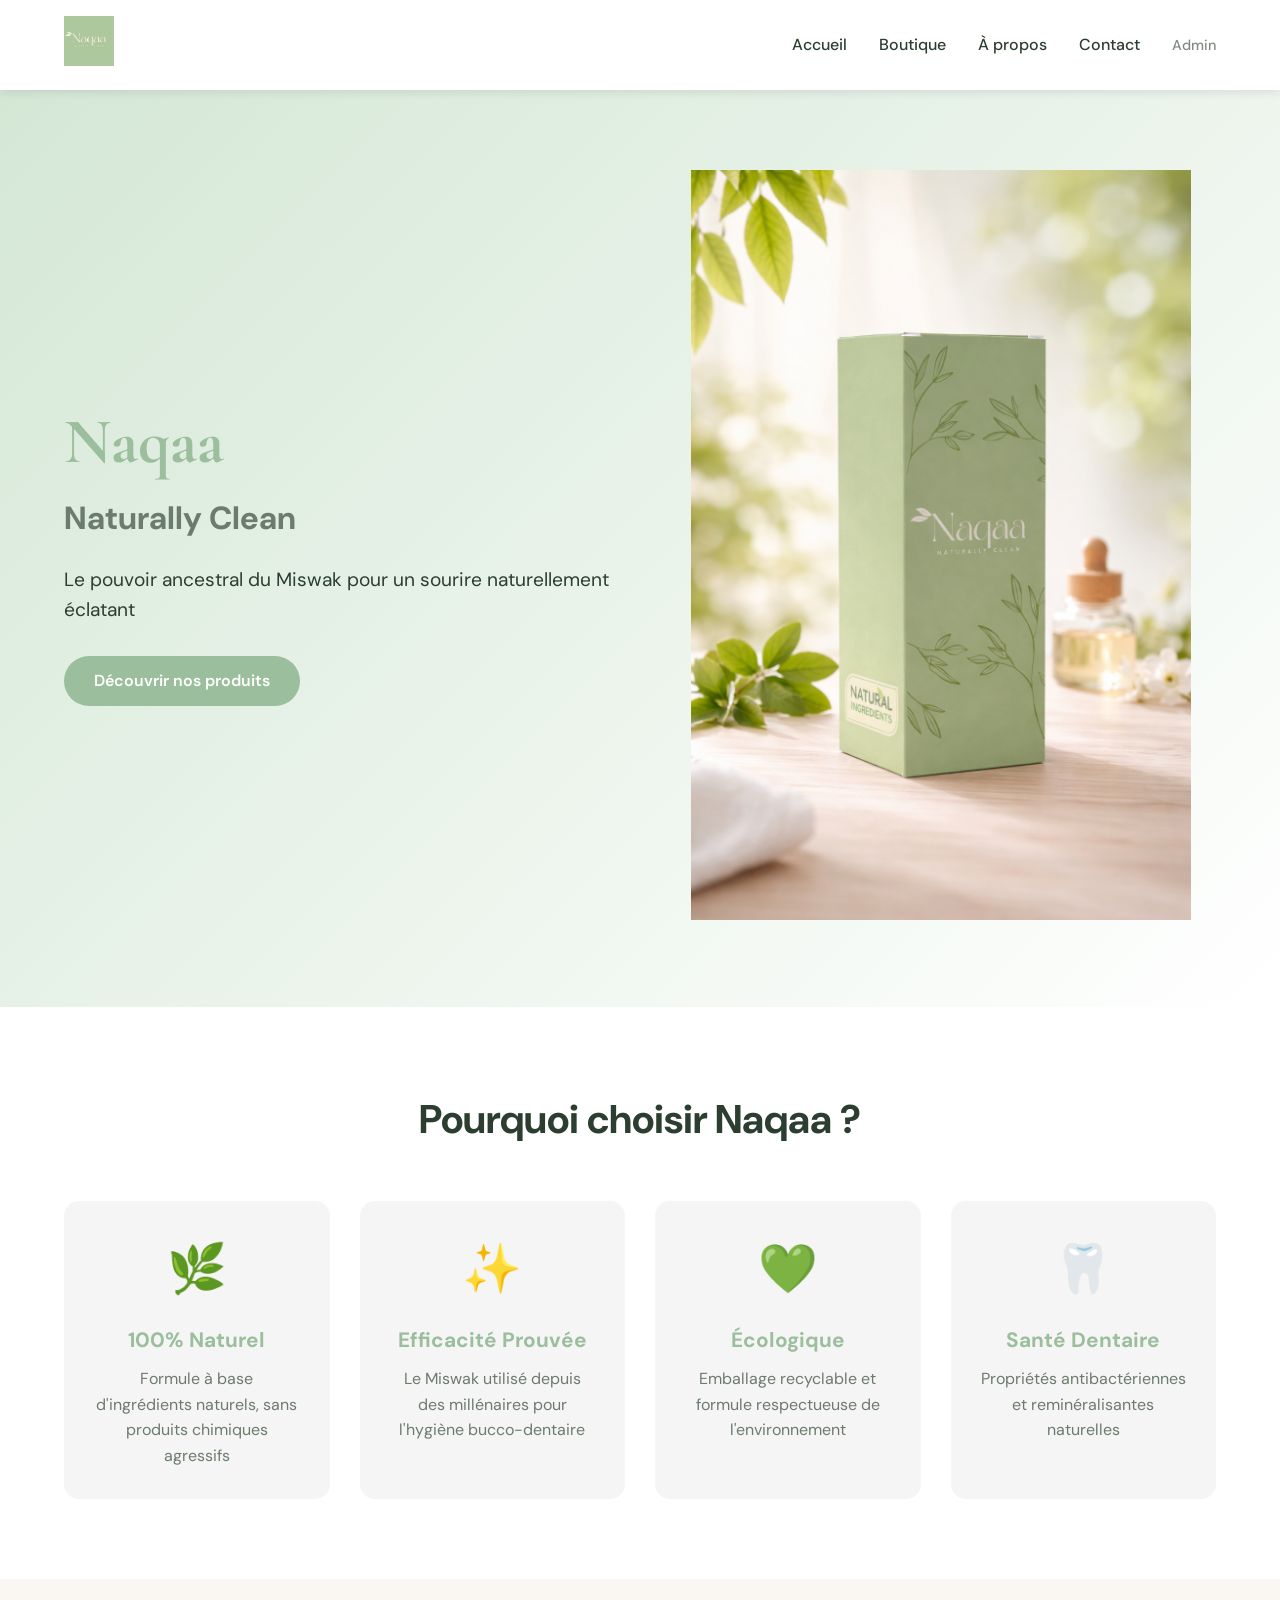
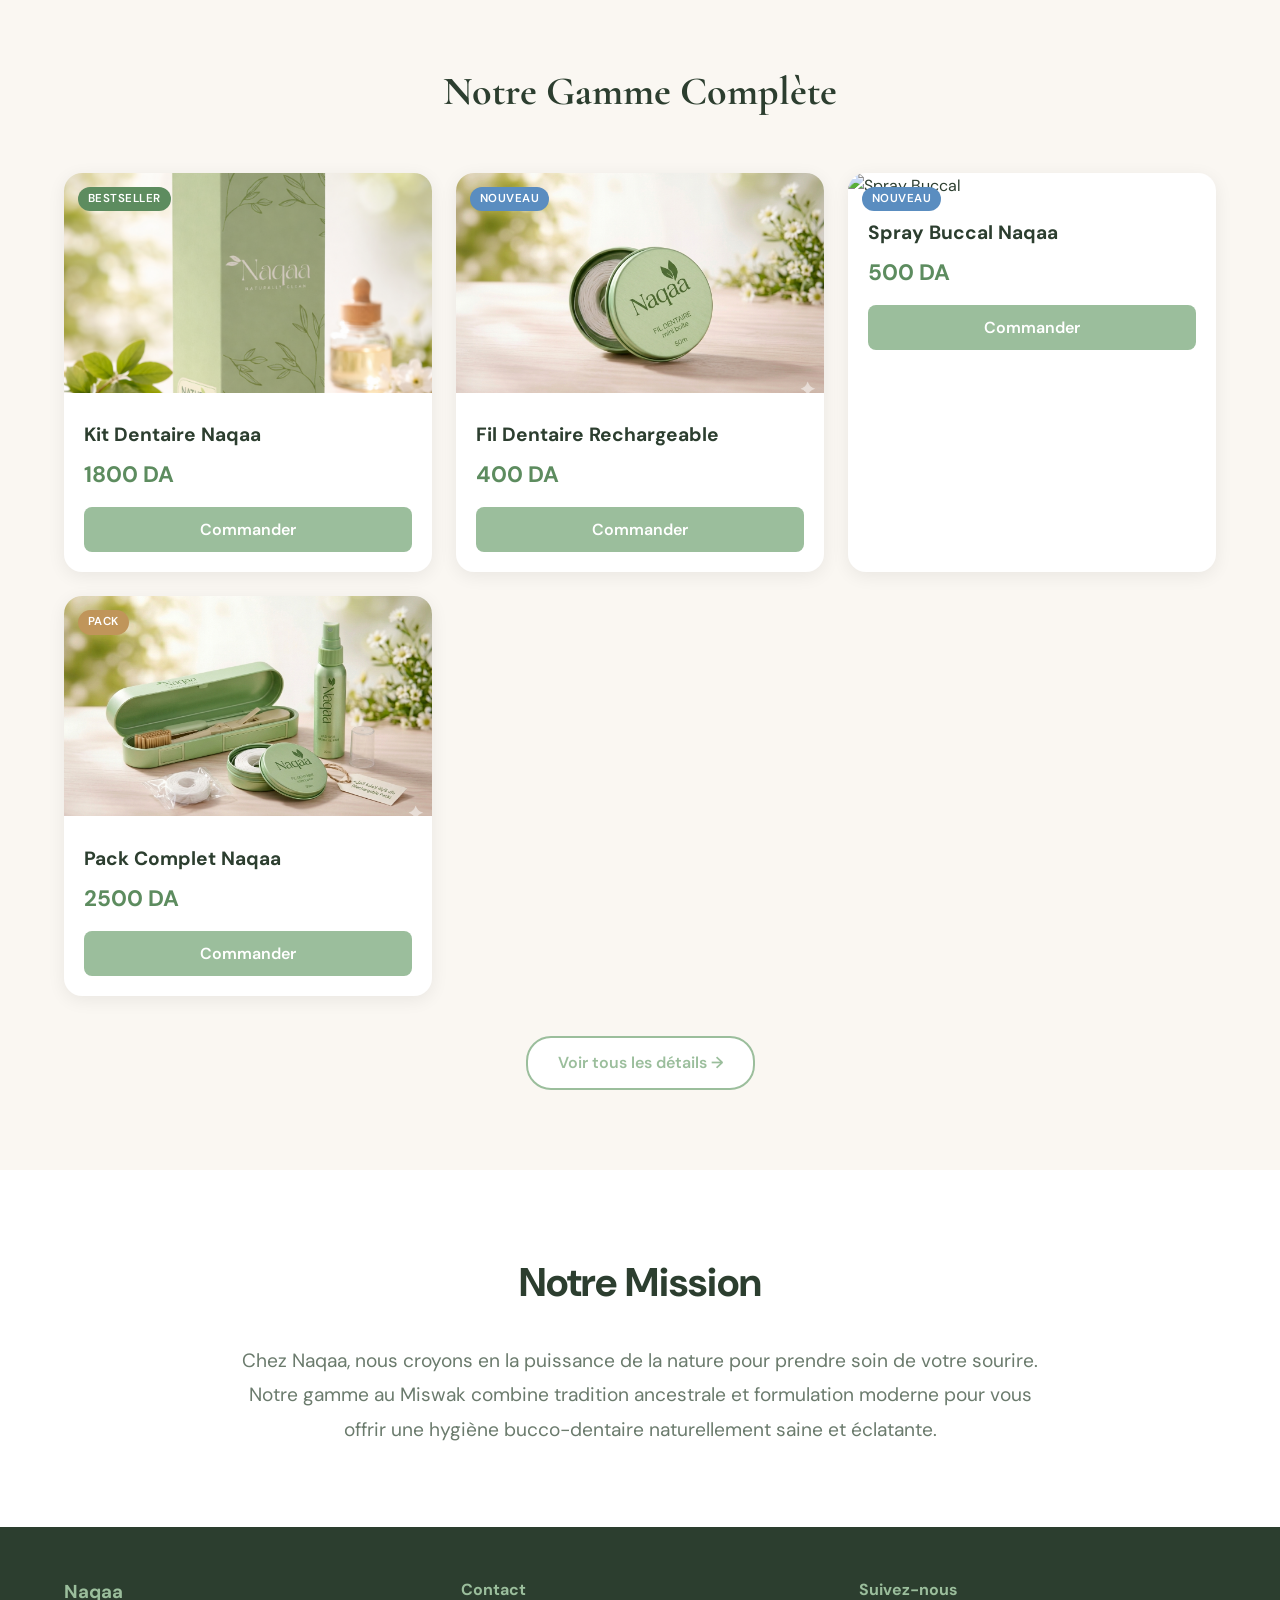
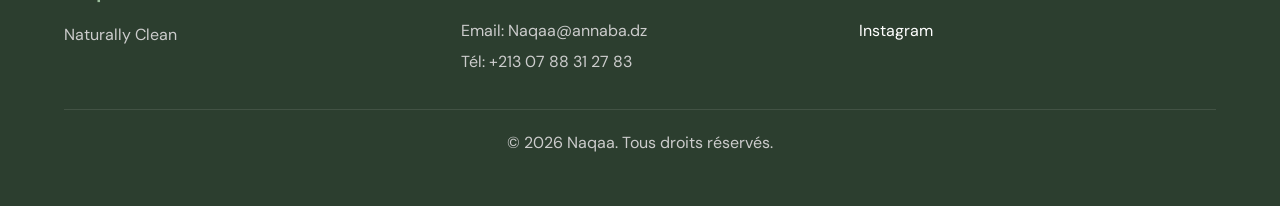
==== commit 63cd8fa4: "Update index.html" ====
--- a/index.html
+++ b/index.html
@@ -180,7 +180,7 @@
             </div>
             <div class="home-product-card">
                 <span class="badge pack">Pack</span>
-                <img src="vert.jpeg" alt="Pack Complet">
+                <img src="IMG_2987.PNG" alt="Pack Complet">
                 <div class="card-info">
                     <h3>Pack Complet Naqaa</h3>
                     <div class="price">2500 DA</div>
